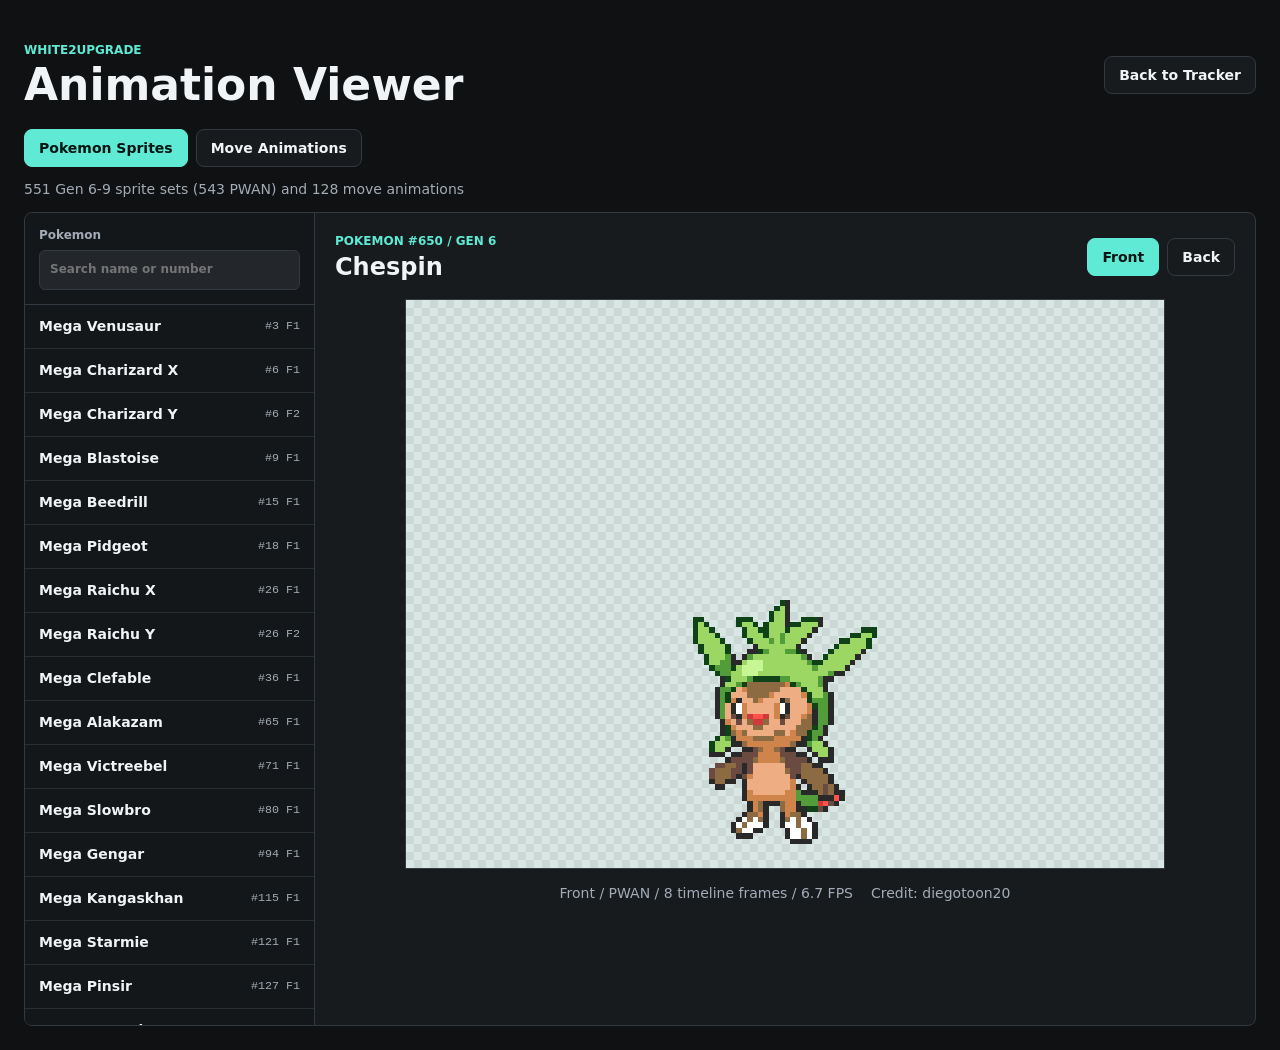
==== animation-viewer/index.html @ c18cddd7 "Publish animation viewer and current expansion build" ====
<!doctype html>
<html lang="en">
  <head>
    <meta charset="UTF-8">
    <meta name="viewport" content="width=device-width, initial-scale=1.0">
    <meta name="theme-color" content="#101112">
    <title>White2Upgrade Animation Viewer</title>
    <script type="module" crossorigin src="./assets/index-D74u3Bnk.js"></script>
    <link rel="stylesheet" crossorigin href="./assets/index-B3ODEoHz.css">
  </head>
  <body>
    <div class="viewer-app">
      <header class="viewer-topbar">
        <div>
          <p class="eyebrow">White2Upgrade</p>
          <h1>Animation Viewer</h1>
        </div>
        <a class="tool-button" href="../">Back to Tracker</a>
      </header>

      <main>
        <div class="viewer-tabs" role="tablist" aria-label="Animation libraries">
          <button class="viewer-tab is-active" type="button" role="tab" aria-selected="true" data-view="sprites">Pokemon Sprites</button>
          <button class="viewer-tab" type="button" role="tab" aria-selected="false" data-view="moves">Move Animations</button>
        </div>

        <p id="viewer-status" class="viewer-status" aria-live="polite">Loading animation library</p>

        <section id="sprite-view" class="library-layout" aria-label="Pokemon sprite animations">
          <aside class="library-sidebar">
            <label class="search-field">
              <span>Pokemon</span>
              <input id="sprite-search" type="search" placeholder="Search name or number" autocomplete="off">
            </label>
            <div id="sprite-list" class="library-list" role="listbox" aria-label="Added Pokemon"></div>
          </aside>

          <div class="viewer-workspace">
            <div class="workspace-heading">
              <div>
                <p id="sprite-number" class="eyebrow"></p>
                <h2 id="sprite-name">Pokemon</h2>
              </div>
              <div class="segmented" role="group" aria-label="Sprite side">
                <button class="segment is-active" type="button" data-side="front" aria-pressed="true">Front</button>
                <button class="segment" type="button" data-side="back" aria-pressed="false">Back</button>
              </div>
            </div>
            <div class="sprite-stage">
              <canvas id="sprite-canvas" width="96" height="96" role="img" aria-label="Selected Pokemon sprite animation"></canvas>
            </div>
            <div class="sprite-meta">
              <span id="sprite-format"></span>
              <span id="sprite-credit"></span>
            </div>
          </div>
        </section>

        <section id="move-view" class="library-layout" aria-label="Move animations" hidden>
          <aside class="library-sidebar">
            <label class="search-field">
              <span>Move</span>
              <input id="move-search" type="search" placeholder="Search name or number" autocomplete="off">
            </label>
            <div id="move-list" class="library-list" role="listbox" aria-label="Added moves"></div>
          </aside>

          <div class="viewer-workspace move-workspace">
            <div class="workspace-heading move-heading">
              <div>
                <p id="move-number" class="eyebrow"></p>
                <h2 id="move-name">Move</h2>
              </div>
              <label class="battle-pokemon-field">
                <span>Battle Pokemon</span>
                <select id="battle-pokemon"></select>
              </label>
            </div>
            <p id="move-status" class="move-status" aria-live="polite"></p>
            <div id="move-preview-host" class="move-preview-host"></div>
          </div>
        </section>
      </main>
    </div>
  </body>
</html>
---- animation-viewer/assets/index-B3ODEoHz.css ----
:root{color-scheme:dark;--bg: #101112;--panel: #181b1e;--panel-soft: #23272b;--ink: #f0f4f7;--muted: #a2acb7;--line: #333940;--teal: #5eead4;--teal-soft: #123d3a;--coral: #ff8a7a;--accent-contrast: #061513}*{box-sizing:border-box}[hidden]{display:none!important}html{min-width:320px;background:var(--bg)}body{margin:0;background:var(--bg);color:var(--ink);font-family:Inter,ui-sans-serif,system-ui,-apple-system,BlinkMacSystemFont,Segoe UI,sans-serif;font-size:14px;line-height:1.45}button,input,select{font:inherit}button{cursor:pointer}.viewer-app{width:min(1600px,100%);margin:0 auto;padding:24px}.viewer-topbar,.workspace-heading,.viewer-tabs,.segmented{display:flex;align-items:center}.viewer-topbar{justify-content:space-between;gap:20px;padding:18px 0 22px}.eyebrow{margin:0 0 4px;color:var(--teal);font-size:12px;font-weight:800;letter-spacing:0;text-transform:uppercase}h1,h2{margin:0;letter-spacing:0}h1{font-size:clamp(28px,5vw,44px);line-height:1}h2{font-size:24px;line-height:1.1}.tool-button,.viewer-tab,.segment,.script-btn{display:inline-flex;min-height:38px;align-items:center;justify-content:center;border:1px solid var(--line);border-radius:8px;background:var(--panel);color:var(--ink);font-weight:750;padding:0 14px;text-decoration:none}.tool-button:hover,.viewer-tab:hover,.segment:hover,.script-btn:hover{border-color:#55616b;background:#20252a}.viewer-tabs,.segmented{gap:8px}.viewer-tab.is-active,.segment.is-active{border-color:var(--teal);background:var(--teal);color:var(--accent-contrast)}.viewer-status,.move-status{color:var(--muted)}.viewer-status{margin:12px 0}.is-error{color:var(--coral)!important}.library-layout{display:grid;grid-template-columns:290px minmax(0,1fr);min-height:680px;overflow:hidden;border:1px solid var(--line);border-radius:8px;background:var(--panel)}.library-sidebar{display:flex;min-width:0;flex-direction:column;border-right:1px solid var(--line);background:#141719}.search-field,.battle-pokemon-field{display:grid;gap:6px;color:var(--muted);font-size:12px;font-weight:750}.search-field{padding:14px;border-bottom:1px solid var(--line)}.search-field input,.battle-pokemon-field select,.move-animation-preview-controls select{min-height:40px;width:100%;border:1px solid var(--line);border-radius:6px;outline:none;background:var(--panel-soft);color:var(--ink);padding:0 10px}.search-field input:focus-visible,.battle-pokemon-field select:focus-visible,button:focus-visible{outline:3px solid rgba(94,234,212,.28);outline-offset:2px}.library-list{flex:1 1 auto;min-height:0;max-height:720px;overflow:auto}.library-row{display:grid;width:100%;min-height:44px;grid-template-columns:minmax(0,1fr) auto;align-items:center;gap:8px;border:0;border-bottom:1px solid #292e33;background:transparent;color:var(--ink);padding:8px 14px;text-align:left}.library-row:hover{background:#20252a}.library-row.is-active{background:var(--teal-soft);box-shadow:inset 3px 0 0 var(--teal)}.library-row span{overflow:hidden;font-weight:700;text-overflow:ellipsis;white-space:nowrap}.library-row small{color:var(--muted);font-family:Menlo,Consolas,monospace}.library-empty{margin:0;color:var(--muted);padding:18px 14px}.viewer-workspace{min-width:0;padding:20px}.workspace-heading{min-height:48px;justify-content:space-between;gap:16px;margin-bottom:18px}.sprite-stage{display:grid;width:min(760px,100%);aspect-ratio:4 / 3;place-items:center;margin:0 auto;overflow:hidden;border:1px solid var(--line);background-color:#d9e7e4;background-image:linear-gradient(45deg,#cbd8d5 25%,transparent 25%),linear-gradient(-45deg,#cbd8d5 25%,transparent 25%),linear-gradient(45deg,transparent 75%,#cbd8d5 75%),linear-gradient(-45deg,transparent 75%,#cbd8d5 75%);background-position:0 0,0 8px,8px -8px,-8px 0;background-size:16px 16px}.sprite-stage canvas{display:block;width:min(72%,520px);height:auto;aspect-ratio:1;image-rendering:pixelated}.segment:disabled{cursor:not-allowed;opacity:.42}.sprite-meta{display:flex;justify-content:center;gap:18px;color:var(--muted);padding:14px 0 0}.move-workspace{display:flex;flex-direction:column}.move-heading{margin-bottom:6px}.battle-pokemon-field{width:min(260px,100%)}.move-status{min-height:21px;margin:0 0 10px}.move-preview-host{min-width:0}.preview-loading{display:grid;min-height:480px;place-items:center;border:1px solid var(--line);color:var(--muted)}.move-animation-preview{display:flex;min-width:0;flex-direction:column;gap:12px}.move-animation-preview-controls{display:flex;align-items:center;flex-wrap:wrap;gap:10px}.move-animation-preview-controls label{display:flex;align-items:center;gap:7px;color:var(--muted)}.move-animation-preview-controls input[type=range]{width:min(300px,30vw);accent-color:var(--teal)}.move-animation-preview-controls select{min-height:34px;width:auto}.move-animation-preview-grid{display:grid;min-height:0;grid-template-columns:minmax(420px,1fr) minmax(260px,340px);align-items:stretch;gap:12px}.move-animation-preview-canvas{position:relative;width:100%;max-width:960px;aspect-ratio:4 / 3;justify-self:center;overflow:hidden;border:1px solid var(--line);background:#181a24}.move-animation-preview-stage,.move-animation-preview-stage canvas,.move-animation-preview-bg{width:100%;height:100%}.move-animation-preview-bg,.move-animation-preview-stage{position:absolute;top:0;right:0;bottom:0;left:0}.move-animation-preview-stage canvas{position:relative;z-index:1;display:block}.move-animation-preview-side{display:flex;height:min(620px,calc((100vw - 700px)*.75));min-height:320px;max-height:620px;flex-direction:column}.move-animation-preview-timeline{flex:1 1 auto;min-height:0;overflow:auto;border:1px solid var(--line)}.move-animation-preview-event{display:grid;grid-template-columns:44px minmax(0,1fr);gap:5px 7px;border-bottom:1px solid #2b3035;color:var(--ink);padding:7px 9px}.move-animation-preview-event span{color:var(--teal);font-family:Menlo,Consolas,monospace}.move-animation-preview-event small,.move-animation-preview-event code{grid-column:2;overflow-wrap:anywhere}.move-animation-preview-event small{color:var(--muted)}.move-animation-preview-event code{background:#101214;color:#f4c96b;font-family:Menlo,Consolas,monospace;font-size:11px;padding:4px 6px;white-space:normal}.move-animation-preview-event.-marker{background:#5eead40f}.move-animation-preview-event.-unsupported{background:#ff8a7a14}.move-animation-preview-event.-past{box-shadow:inset 3px 0 0 var(--teal)}@media (max-width: 1100px){.move-animation-preview-grid{grid-template-columns:1fr}.move-animation-preview-side{height:260px;min-height:260px}}@media (max-width: 760px){.viewer-app{padding:14px}.viewer-topbar,.workspace-heading,.sprite-meta{align-items:flex-start;flex-direction:column}.library-layout{grid-template-columns:1fr;min-height:0}.library-sidebar{border-right:0;border-bottom:1px solid var(--line)}.library-list{max-height:220px}.viewer-workspace{padding:14px}.battle-pokemon-field{width:100%}.move-animation-preview-controls input[type=range]{width:min(220px,48vw)}.move-animation-preview-grid{grid-template-columns:minmax(0,1fr)}}
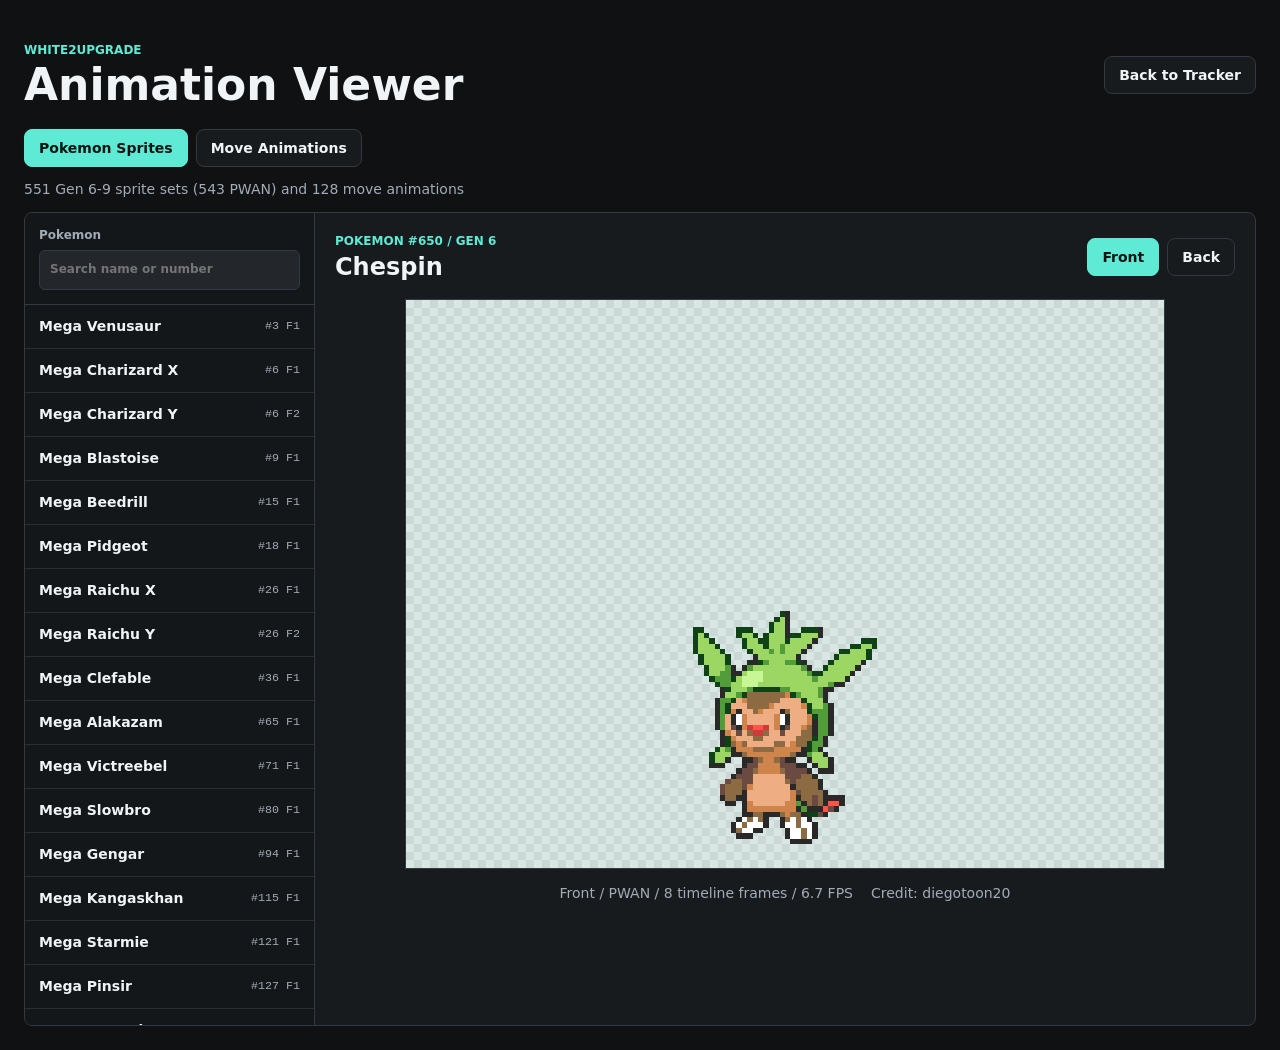
==== commit ea5df786: "Render moves on in-game battle stage" ====
--- a/animation-viewer/index.html
+++ b/animation-viewer/index.html
@@ -5,7 +5,7 @@
     <meta name="viewport" content="width=device-width, initial-scale=1.0">
     <meta name="theme-color" content="#101112">
     <title>White2Upgrade Animation Viewer</title>
-    <script type="module" crossorigin src="./assets/index-D74u3Bnk.js"></script>
+    <script type="module" crossorigin src="./assets/index-BiCOhp9W.js"></script>
     <link rel="stylesheet" crossorigin href="./assets/index-B3ODEoHz.css">
   </head>
   <body>
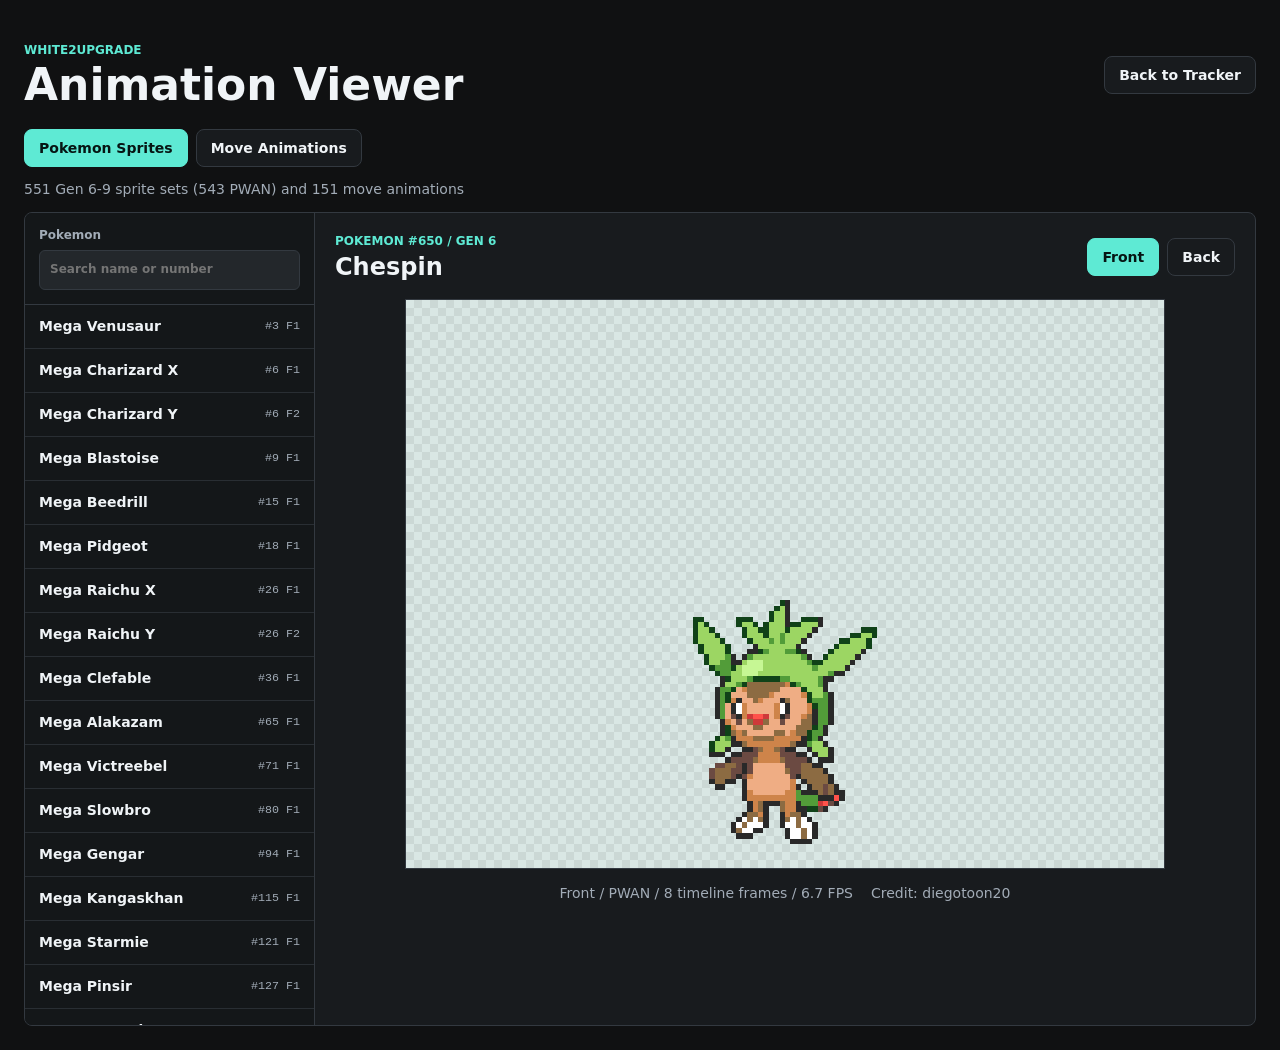
==== commit fd9b05a4: "Add imported Gen 8 move previews" ====
--- a/animation-viewer/index.html
+++ b/animation-viewer/index.html
@@ -5,7 +5,7 @@
     <meta name="viewport" content="width=device-width, initial-scale=1.0">
     <meta name="theme-color" content="#101112">
     <title>White2Upgrade Animation Viewer</title>
-    <script type="module" crossorigin src="./assets/index-BiCOhp9W.js"></script>
+    <script type="module" crossorigin src="./assets/index-CBTIENHZ.js"></script>
     <link rel="stylesheet" crossorigin href="./assets/index-B3ODEoHz.css">
   </head>
   <body>
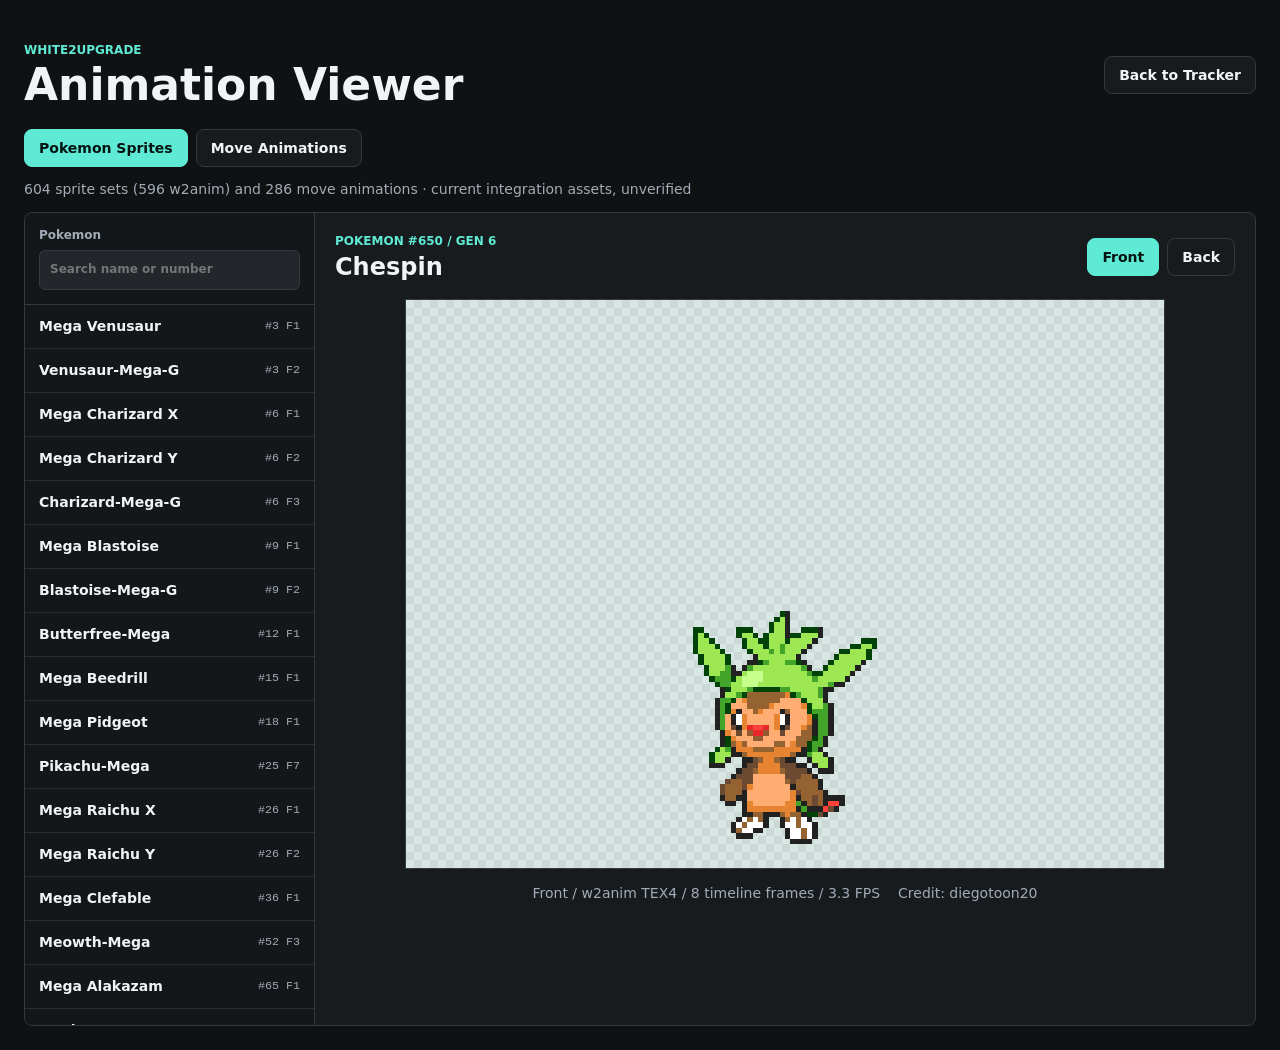
==== commit b65ca2dd: "tracker: publish current integration assets and animation credits" ====
--- a/animation-viewer/index.html
+++ b/animation-viewer/index.html
@@ -5,7 +5,7 @@
     <meta name="viewport" content="width=device-width, initial-scale=1.0">
     <meta name="theme-color" content="#101112">
     <title>White2Upgrade Animation Viewer</title>
-    <script type="module" crossorigin src="./assets/index-CBTIENHZ.js"></script>
+    <script type="module" crossorigin src="./assets/index-ZsK7Nb_Q.js"></script>
     <link rel="stylesheet" crossorigin href="./assets/index-B3ODEoHz.css">
   </head>
   <body>
@@ -76,6 +76,7 @@
                 <select id="battle-pokemon"></select>
               </label>
             </div>
+            <p id="move-credit" class="move-status"></p>
             <p id="move-status" class="move-status" aria-live="polite"></p>
             <div id="move-preview-host" class="move-preview-host"></div>
           </div>
